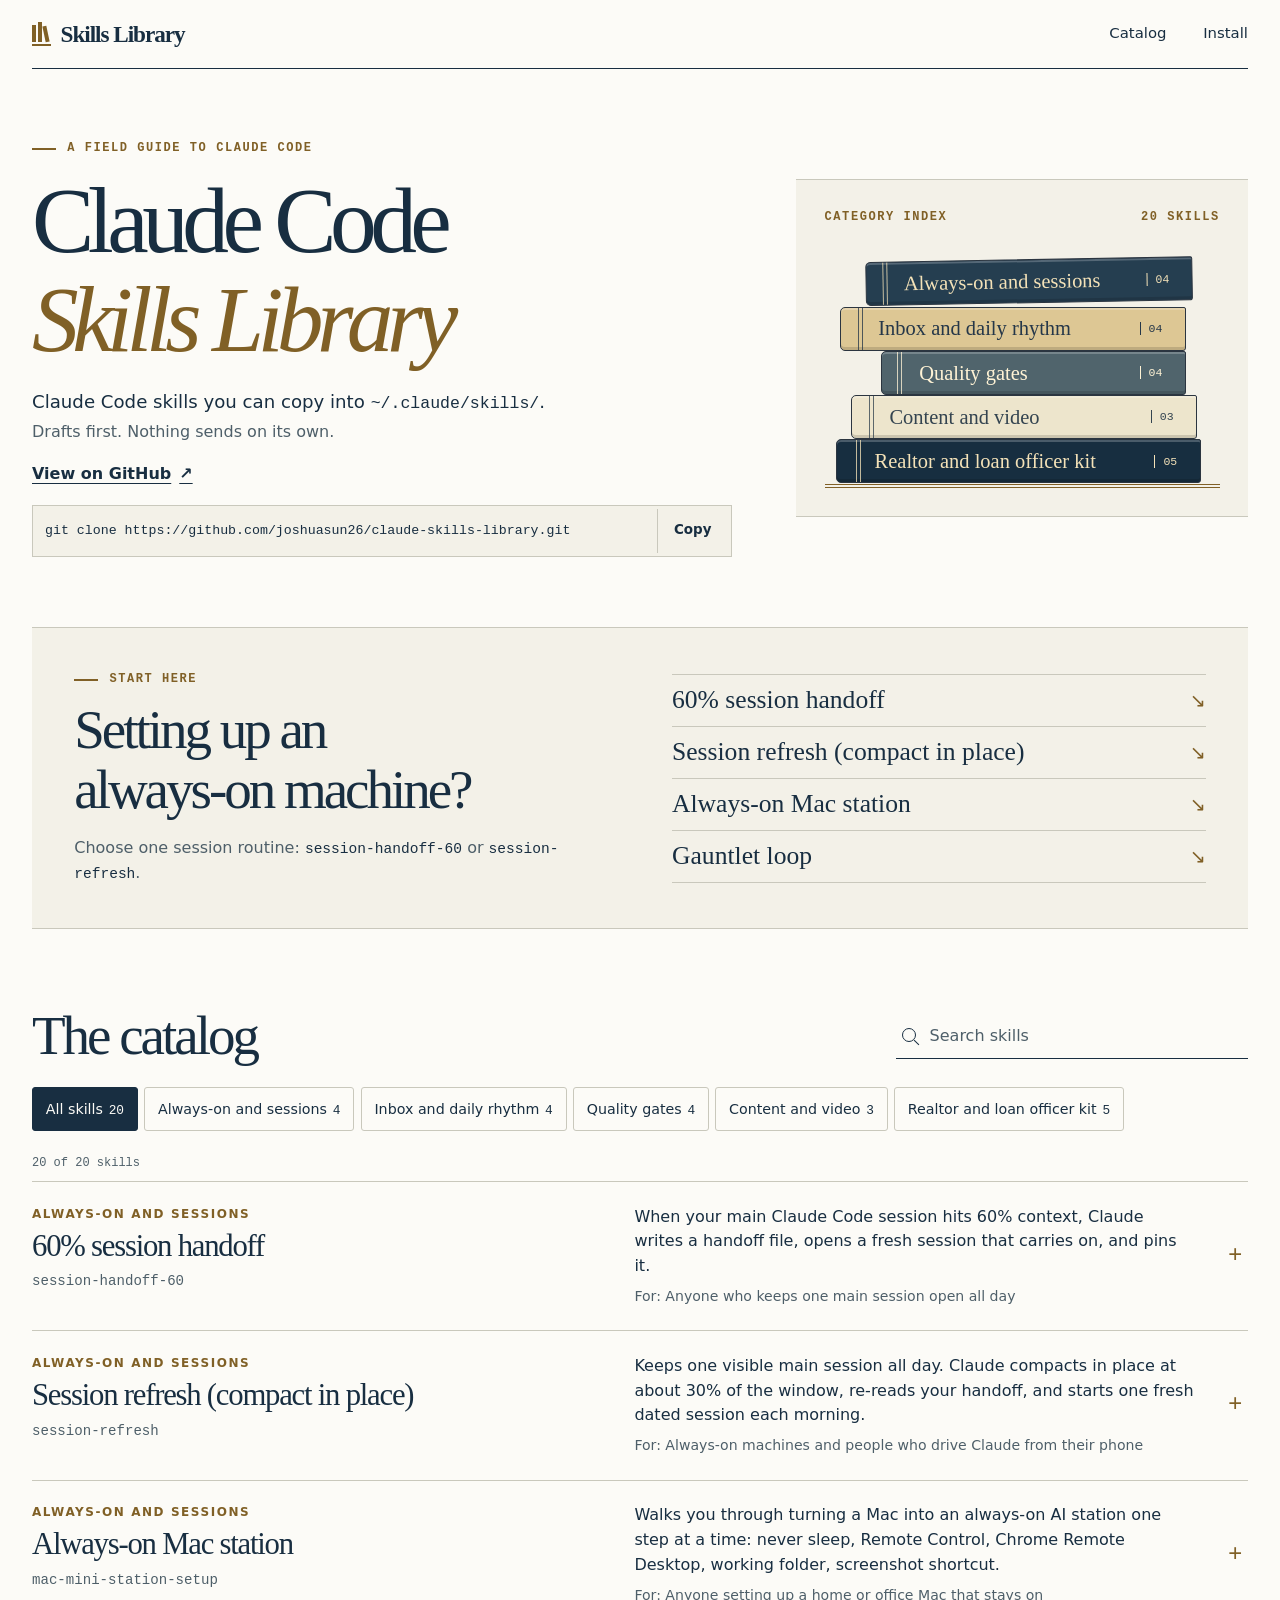
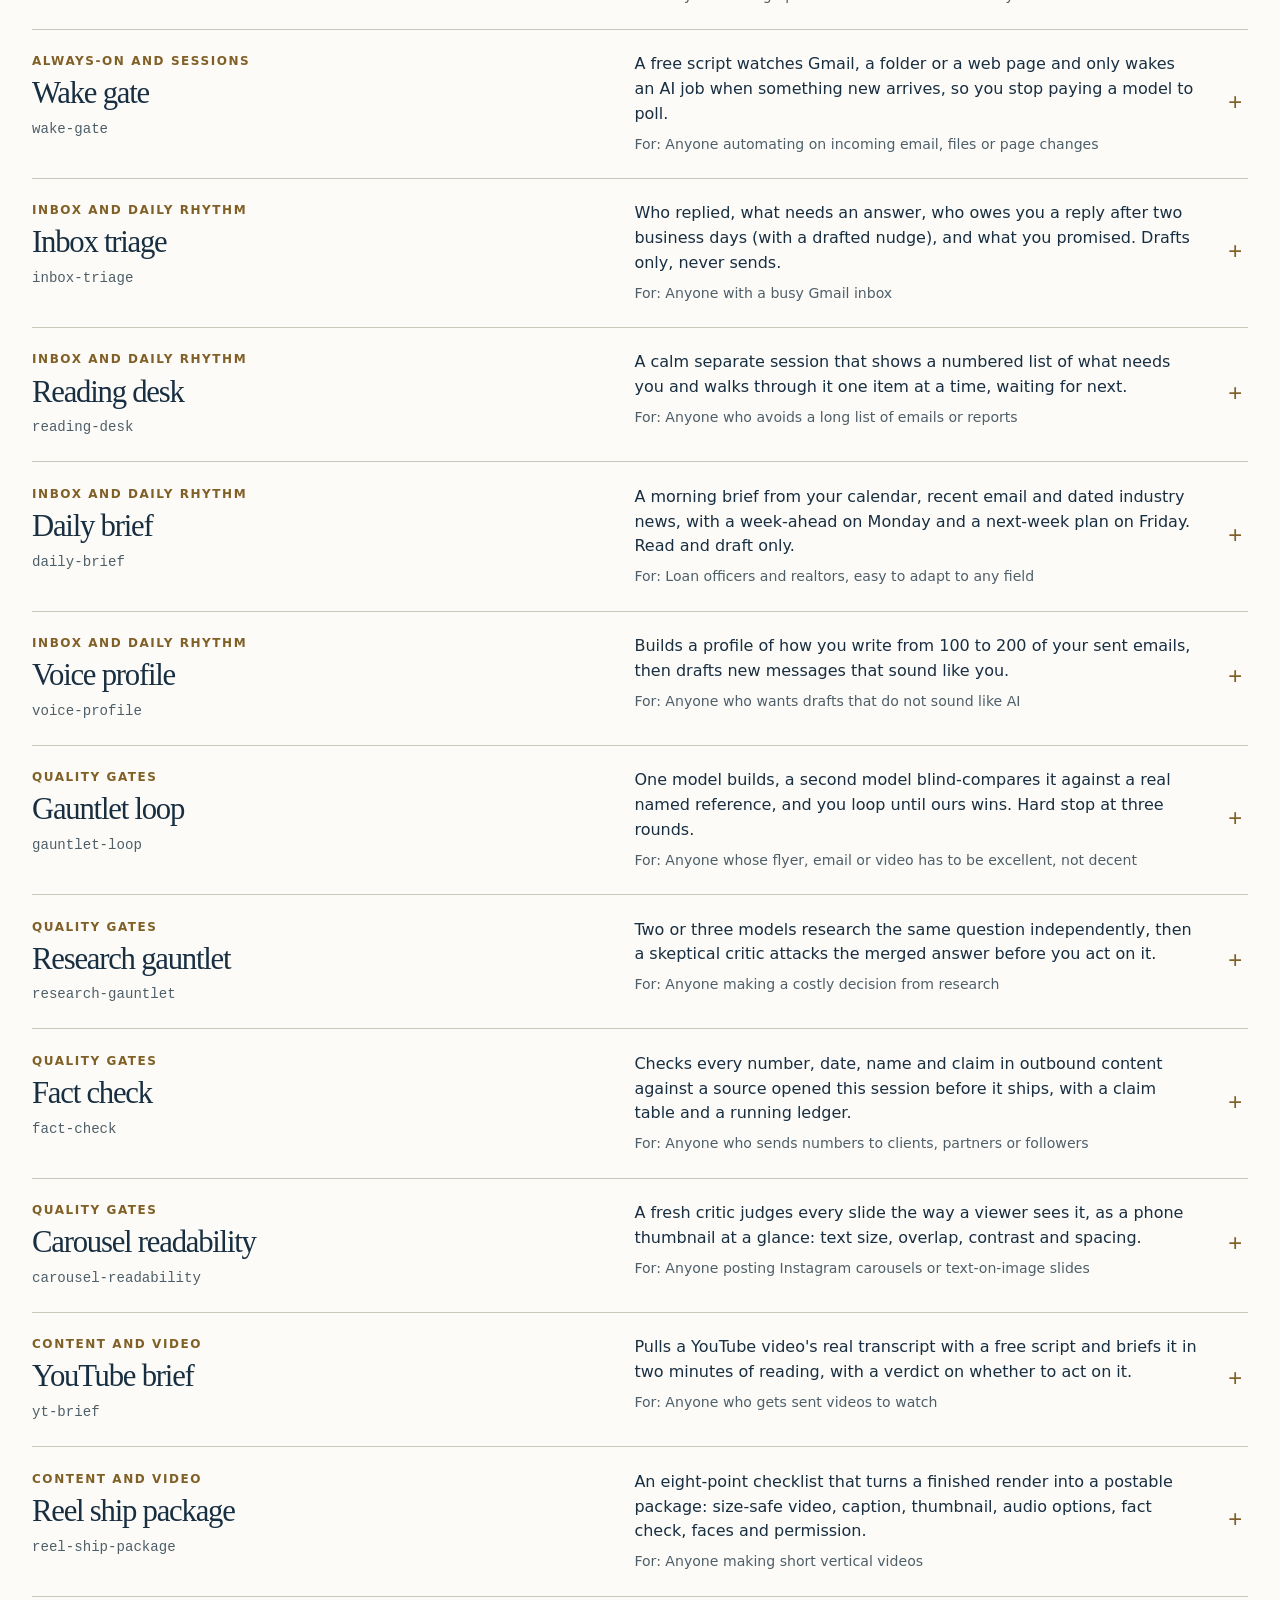
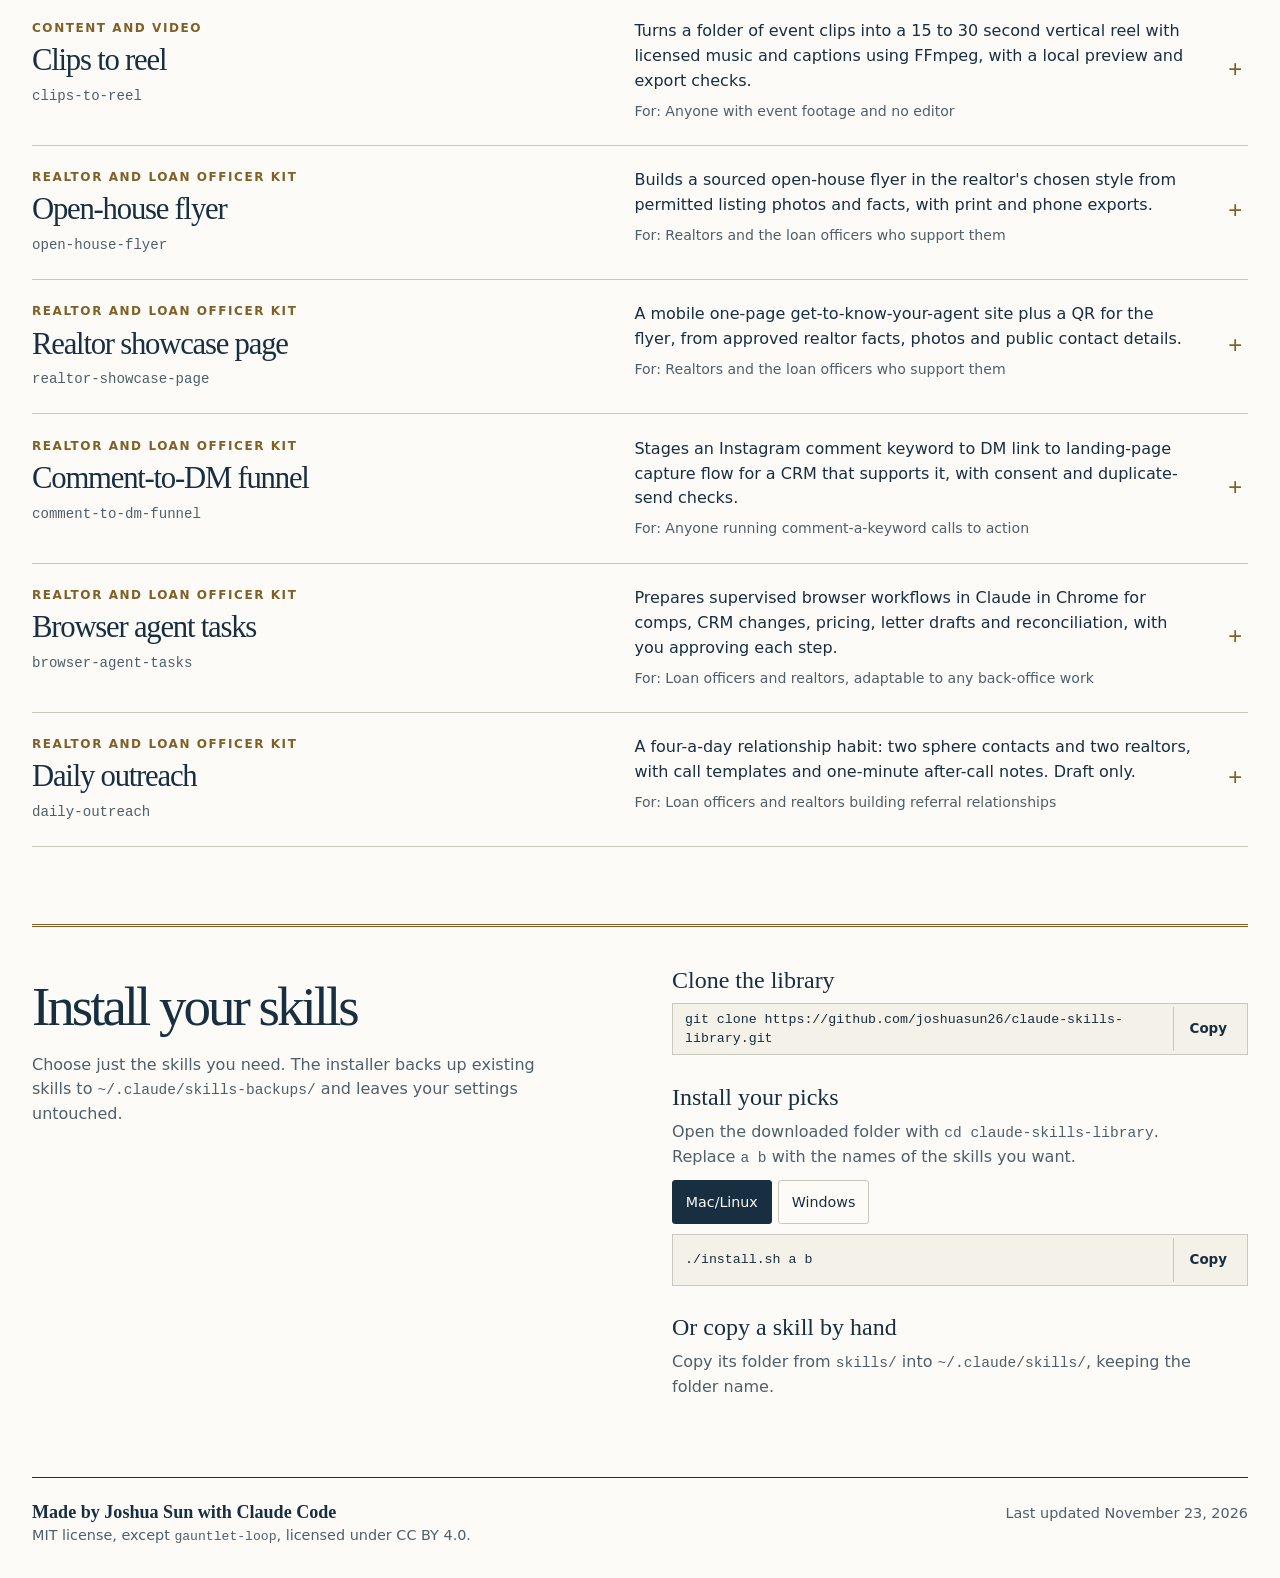
==== docs/index.html @ 0f2920e0 "Claude Skills Library 1.0.0: 20 skills, installers, catalog site Co-Authored-By: Claude Opus 5.5 <no" ====
<!doctype html>
<html lang="en">
<head>
  <meta charset="utf-8">
  <meta name="viewport" content="width=device-width, initial-scale=1">
  <meta name="color-scheme" content="light dark">
  <meta name="description" content="Browse Claude Code skills, choose an always-on setup, and copy the install commands for your machine.">
  <title>Claude Code Skills Library</title>
  <link rel="icon" href="data:,">
  <link rel="stylesheet" href="./styles.css">
  <script defer src="./catalog.js"></script>
  <script defer src="./app.js"></script>
</head>
<body>
  <a class="skip" href="#catalog">Skip to catalog</a>
  <header class="mast wrap">
    <a class="brand" href="#top"><span class="mark" aria-hidden="true"><i></i><i></i><i></i></span>Skills Library</a>
    <nav aria-label="Page"><a href="#catalog">Catalog</a><a href="#install">Install</a></nav>
  </header>
  <main id="top" class="wrap">
    <section class="hero" aria-labelledby="title">
      <div class="intro">
        <p class="kicker">A field guide to Claude Code</p>
        <h1 id="title">Claude Code<br><em>Skills Library</em></h1>
        <p class="lead">Claude Code skills you can copy into <code>~/.claude/skills/</code>.</p>
        <p class="trust">Drafts first. Nothing sends on its own.</p>
        <a class="text-link" id="repo" href="https://github.com/joshuasun26/claude-skills-library">View on GitHub <span aria-hidden="true">↗</span></a>
        <div class="command" id="hero-clone"></div>
      </div>
      <nav class="shelf" aria-label="Browse by category">
        <div class="shelf-label"><span>Category index</span><span id="shelf-count"></span></div>
        <div id="books" class="books"></div>
      </nav>
    </section>
    <section class="starter split" aria-labelledby="start-title">
      <div><p class="kicker">Start here</p><h2 id="start-title">Setting up an<br>always-on machine?</h2>
        <div id="choice" class="choice"></div>
      </div>
      <div class="starter-list" id="starter-list"></div>
    </section>
    <section id="catalog" aria-labelledby="catalog-title">
      <div class="catalog-head"><h2 id="catalog-title">The catalog</h2>
        <label class="search"><span class="lens" aria-hidden="true"></span><span class="sr">Search skills</span><input type="search" id="query" placeholder="Search skills"></label>
      </div>
      <div class="chips" id="filters" role="group" aria-label="Filter by category"></div>
      <p class="count" id="count" role="status"></p>
      <div id="cards"></div>
      <div id="empty" hidden><h3>No matching skills</h3><p>Try another word or browse the full catalog.</p><button type="button" id="reset">Show all skills</button></div>
      <noscript>Enable JavaScript to browse the catalog or use the GitHub link above.</noscript>
    </section>
    <section class="install split" id="install" aria-labelledby="install-title">
      <div><h2 id="install-title">Install your skills</h2>
        <p>Choose just the skills you need. The installer backs up existing skills to <code>~/.claude/skills-backups/</code> and leaves your settings untouched.</p>
      </div>
      <div class="steps">
        <h3>Clone the library</h3><div class="command" id="install-clone"></div>
        <h3>Install your picks</h3><p>Open the downloaded folder with <code>cd claude-skills-library</code>. Replace <code>a b</code> with the names of the skills you want.</p>
        <div id="local-install"></div>
        <h3>Or copy a skill by hand</h3><p>Copy its folder from <code>skills/</code> into <code>~/.claude/skills/</code>, keeping the folder name.</p>
      </div>
    </section>
  </main>
  <footer class="wrap"><div><strong>Made by Joshua Sun with Claude Code</strong><p>MIT license, except <code>gauntlet-loop</code>, licensed under CC BY 4.0.</p></div>
    <p>Last updated <time id="updated"></time></p>
  </footer>
  <p class="sr" id="copy-status" role="status"></p>
</body>
</html>
---- docs/styles.css ----
:root {
  color-scheme: light dark;
  --paper: light-dark(#fcfbf7, #121f2a);
  --panel: light-dark(#f3f1e8, #1c2a35);
  --ink: light-dark(#182e41, #f1eee4);
  --muted: light-dark(#4e5f69, #b8c2c4);
  --gold: light-dark(#806026, #ddbe7c);
  --line: light-dark(#c9c8bc, #47545c);
  --serif: "Iowan Old Style", "Palatino Linotype", Palatino, Georgia, serif;
  --sans: "Source Sans 3", "Segoe UI", system-ui, sans-serif;
  --mono: "IBM Plex Mono", Consolas, ui-monospace, monospace;
  font-family: var(--sans);
  background: var(--paper);
  color: var(--ink);
}
* { box-sizing: border-box; }
body { margin: 0; font-size: 1rem; line-height: 1.55; }
.wrap { width: min(calc(100% - 32px), 1216px); margin-inline: auto; }
h1, h2, h3, p, figure { margin: 0; }
h1, h2, h3 { font-family: var(--serif); font-weight: 500; }
h2 { font-size: clamp(2.3rem, 4.3vw, 4rem); line-height: 1.09; letter-spacing: -.055em; }
h3 { font-size: 1.5rem; line-height: 1.25; }
code, .mono, .count, .shelf-label, .kicker { font-family: var(--mono); }
code { font-size: .91em; overflow-wrap: anywhere; }
a { color: inherit; }
button, input { font: inherit; color: inherit; }
button, summary { cursor: pointer; }
button { background: transparent; border: 1px solid var(--line); min-height: 44px; padding: 0 1rem; }
button:hover, .search:focus-within { border-color: var(--gold); }
:focus-visible { outline: 3px solid var(--gold); outline-offset: 3px; }
[hidden] { display: none !important; }
.sr, .skip:not(:focus) { position: absolute; width: 1px; height: 1px; padding: 0; margin: -1px; overflow: hidden; clip-path: inset(50%); white-space: nowrap; }
.skip:focus { position: absolute; z-index: 2; padding: 12px; background: var(--paper); }
.mast, .mast nav, .brand, .mark, .text-link, .shelf-label, .chips, footer, .catalog-head { display: flex; align-items: center; }
.mast { justify-content: space-between; padding-block: 12px; border-bottom: 1px solid var(--ink); }
.mast a, .text-link { min-height: 44px; display: inline-flex; align-items: center; }
.mast nav { gap: clamp(0.8rem, 3vw, 2.3rem); }
.mast nav a { font-size: .93rem; min-width: 44px; justify-content: center; }
.mast a { text-decoration: none; }
.mast nav a:hover, .starter-link:hover, .text-link:hover { color: var(--gold); }
.brand { gap: .6rem; font: bold clamp(1.15rem, 2vw, 1.45rem) var(--serif); letter-spacing: -.045em; }
.mark { gap: 2px; height: 23px; border-bottom: 2px solid var(--gold); align-items: end; padding: 0 3px 2px 0; }
.mark i { display: block; width: 4px; height: 17px; background: var(--gold); }
.mark i:nth-child(2) { height: 20px; }
.mark i:last-child { height: 16px; transform: rotate(-12deg); }
.hero { display: flex; flex-wrap: wrap; align-items: center; column-gap: clamp(2rem, 5vw, 6rem); row-gap: 2.2rem; padding: clamp(2.4rem, 5.5vw, 5.5rem) 0; }
.intro { flex: 1.25 1 31rem; min-width: 0; }
.kicker, .shelf-label, .count, .category, .detail-label { font-size: .75rem; }
.kicker, .shelf-label, .category, .detail-label { text-transform: uppercase; font-weight: 650; letter-spacing: .13em; color: var(--gold); }
.kicker { display: flex; align-items: center; gap: .7rem; }
.kicker::before { content: ""; width: 24px; height: 2px; background: currentColor; }
h1 { font-size: clamp(3.6rem, 7.3vw, 7rem); letter-spacing: -.07em; line-height: 1.01; margin: 1rem 0 .95rem; }
h1 em { color: var(--gold); line-height: 1.12; }
.lead { font-size: clamp(1.05rem, 1.42vw, 1.28rem); }
.trust { margin-top: .2rem; color: var(--muted); }
.text-link { font-weight: 600; gap: .5rem; text-underline-offset: 4px; }
.intro .text-link { margin: .5rem 0; }
.command { display: flex; align-items: center; min-width: 0; border: 1px solid var(--line); background: var(--panel); gap: 8px; padding: 3px 4px 3px 12px; }
.command code { flex: 1; min-width: 0; white-space: pre-wrap; font-size: .83rem; line-height: 1.45; }
.command button { flex: none; font-size: .84rem; color: var(--ink); font-weight: 600; border: 0; border-left: 1px solid var(--line); }
.command button:hover { color: var(--gold); }
.shelf { flex: 1 1 18rem; min-width: 0; padding: clamp(.85rem, 2.2vw, 2rem); background: var(--panel); border-block: 1px solid var(--line); }
.shelf-label { justify-content: space-between; gap: 1rem; margin-bottom: clamp(1.25rem, 2.8vw, 2.8rem); }
.books { padding: 0 3% 1px; border-bottom: 4px double var(--gold); }
.book { --cloth: #253e50; --foil: #f4e2b8; position: relative; background: var(--cloth); color: var(--foil); display: flex; align-items: center; justify-content: space-between; gap: .65rem; width: 93%; min-height: 44px; padding: .55rem 6% .55rem 10%; text-decoration: none; font: 500 clamp(.98rem, 1.6vw, 1.45rem)/1.2 var(--serif); border: 1px solid #2b3540; border-radius: 5px 2px 3px 5px; box-shadow: inset 0 2px 0 #ffffff38, inset 0 -3px 0 #00000024; }
.book::before { content: ""; position: absolute; top: 0; bottom: 0; left: 5%; width: 3px; border-inline: 1px solid currentColor; opacity: .78; }
.book small { font: .72rem var(--mono); border-left: 1px solid currentColor; padding-left: .5rem; }
.book:nth-child(5n + 1) { width: 88%; margin-left: 8%; transform: rotate(-1deg); transform-origin: left bottom; }
.book:nth-child(5n + 2) { --cloth: #ddc794; --foil: #253749; margin-left: 1%; }
.book:nth-child(5n + 3) { --cloth: #50646c; --foil: #fff3d5; width: 82%; margin-left: 12%; }
.book:nth-child(5n + 4) { --cloth: #ede5cc; --foil: #344450; margin-left: 4%; }
.book:nth-child(5n) { width: 98%; --cloth: #172e40; }
.book:hover, .book:focus-visible { text-decoration: underline; text-underline-offset: 4px; }
.split { display: grid; grid-template-columns: repeat(auto-fit, minmax(min(100%, 24rem), 1fr)); gap: clamp(1.7rem, 5vw, 5rem); }
.starter { border-block: 1px solid var(--line); background: var(--panel); padding: clamp(1.15rem, 3.3vw, 3.25rem); }
.split h2 { margin: .7rem 0 1rem; }
.choice, .install p:not(.kicker) { color: var(--muted); max-width: 52ch; }
.choice code { color: var(--ink); }
.starter-list { align-self: center; border-top: 1px solid var(--line); }
.starter-link { display: flex; align-items: center; justify-content: space-between; gap: 1rem; min-height: 52px; padding: .6rem 0; font: 500 clamp(1.15rem, 2vw, 1.6rem) var(--serif); text-decoration: none; border-bottom: 1px solid var(--line); }
.arrow { color: var(--gold); font: 1.2rem var(--sans); }
#catalog, .install { margin-block: clamp(3rem, 6vw, 5.6rem); scroll-margin-top: 1rem; }
.catalog-head { flex-wrap: wrap; justify-content: space-between; gap: 1rem; margin-bottom: 1.35rem; }
.search { flex: 0 1 22rem; display: flex; align-items: center; gap: .7rem; border-bottom: 1px solid var(--ink); min-height: 46px; }
.search input { min-width: 0; width: 100%; height: 44px; background: transparent; border: 0; }
.search input::placeholder { color: var(--muted); }
.lens { margin-left: .4rem; border: 1.6px solid currentColor; width: 14px; height: 14px; border-radius: 50%; position: relative; flex: none; }
.lens::after { content: ""; width: 7px; border-top: 1.6px solid currentColor; position: absolute; right: -5px; bottom: -2px; transform: rotate(45deg); }
.chips, .platforms { flex-wrap: wrap; gap: .4rem; }
.chips button, .platforms button { padding: .45rem .8rem; border-radius: 3px; font-size: .89rem; }
button[aria-pressed="true"] { background: var(--ink); border-color: var(--ink); color: var(--paper); }
.chips small { margin-left: .45em; font: .8rem var(--mono); }
.count { margin: 1.4rem 0 .55rem; color: var(--muted); }
.card { border-top: 1px solid var(--line); scroll-margin-top: 16px; }
.card:last-child { border-bottom: 1px solid var(--line); }
summary { display: flex; align-items: start; padding-block: 1.4rem; gap: clamp(.75rem, 2vw, 1.75rem); list-style: none; }
summary::-webkit-details-marker { display: none; }
.card-body { flex: 1; display: grid; grid-template-columns: repeat(auto-fit, minmax(min(100%, 20rem), 1fr)); gap: .65rem 2.5rem; }
.card-body span { display: block; }
.card-title { font: 500 clamp(1.45rem, 2.4vw, 2.15rem)/1.18 var(--serif); letter-spacing: -.04em; margin: .28rem 0; }
.identifier, .audience { color: var(--muted); font-size: .88rem; }
.audience { margin-top: .45rem; }
.expand { color: var(--gold); font: 1.5rem/1 var(--mono); align-self: center; padding: .35rem; }
.expand::before { content: "+"; }
[open] .expand::before { content: "−"; }
summary:hover .card-title { text-decoration: underline; text-decoration-thickness: 1px; text-underline-offset: 4px; }
.detail { padding: clamp(1rem, 2.8vw, 2.3rem); background: var(--panel); margin-bottom: 1.5rem; }
.fields { display: grid; grid-template-columns: repeat(auto-fit, minmax(min(100%, 23rem), 1fr)); gap: 1.2rem 2rem; margin: 0 0 1.5rem; }
.detail-label { font-family: var(--sans); display: block; margin-bottom: .3rem; }
dd, ul { margin: 0; }
ul { padding-left: 1.2rem; }
.platforms { display: flex; margin: .65rem 0; }
.detail .command { background: var(--paper); }
.manual { margin: .75rem 0 .35rem; overflow-wrap: anywhere; }
#empty { padding: 1.5rem 0; border-block: 1px solid var(--line); }
#empty button { margin-top: .6rem; }
.install { border-top: 3px double var(--gold); padding-top: 2.4rem; }
.steps h3:not(:first-child) { margin-top: 1.65rem; }
.steps p, .steps .command { margin-top: .5rem; }
footer { border-top: 1px solid var(--ink); flex-wrap: wrap; align-items: baseline; justify-content: space-between; gap: .6rem 1rem; padding: 1.5rem 0 2rem; color: var(--muted); font-size: .9rem; }
footer strong { color: var(--ink); font: 600 1.13rem var(--serif); }
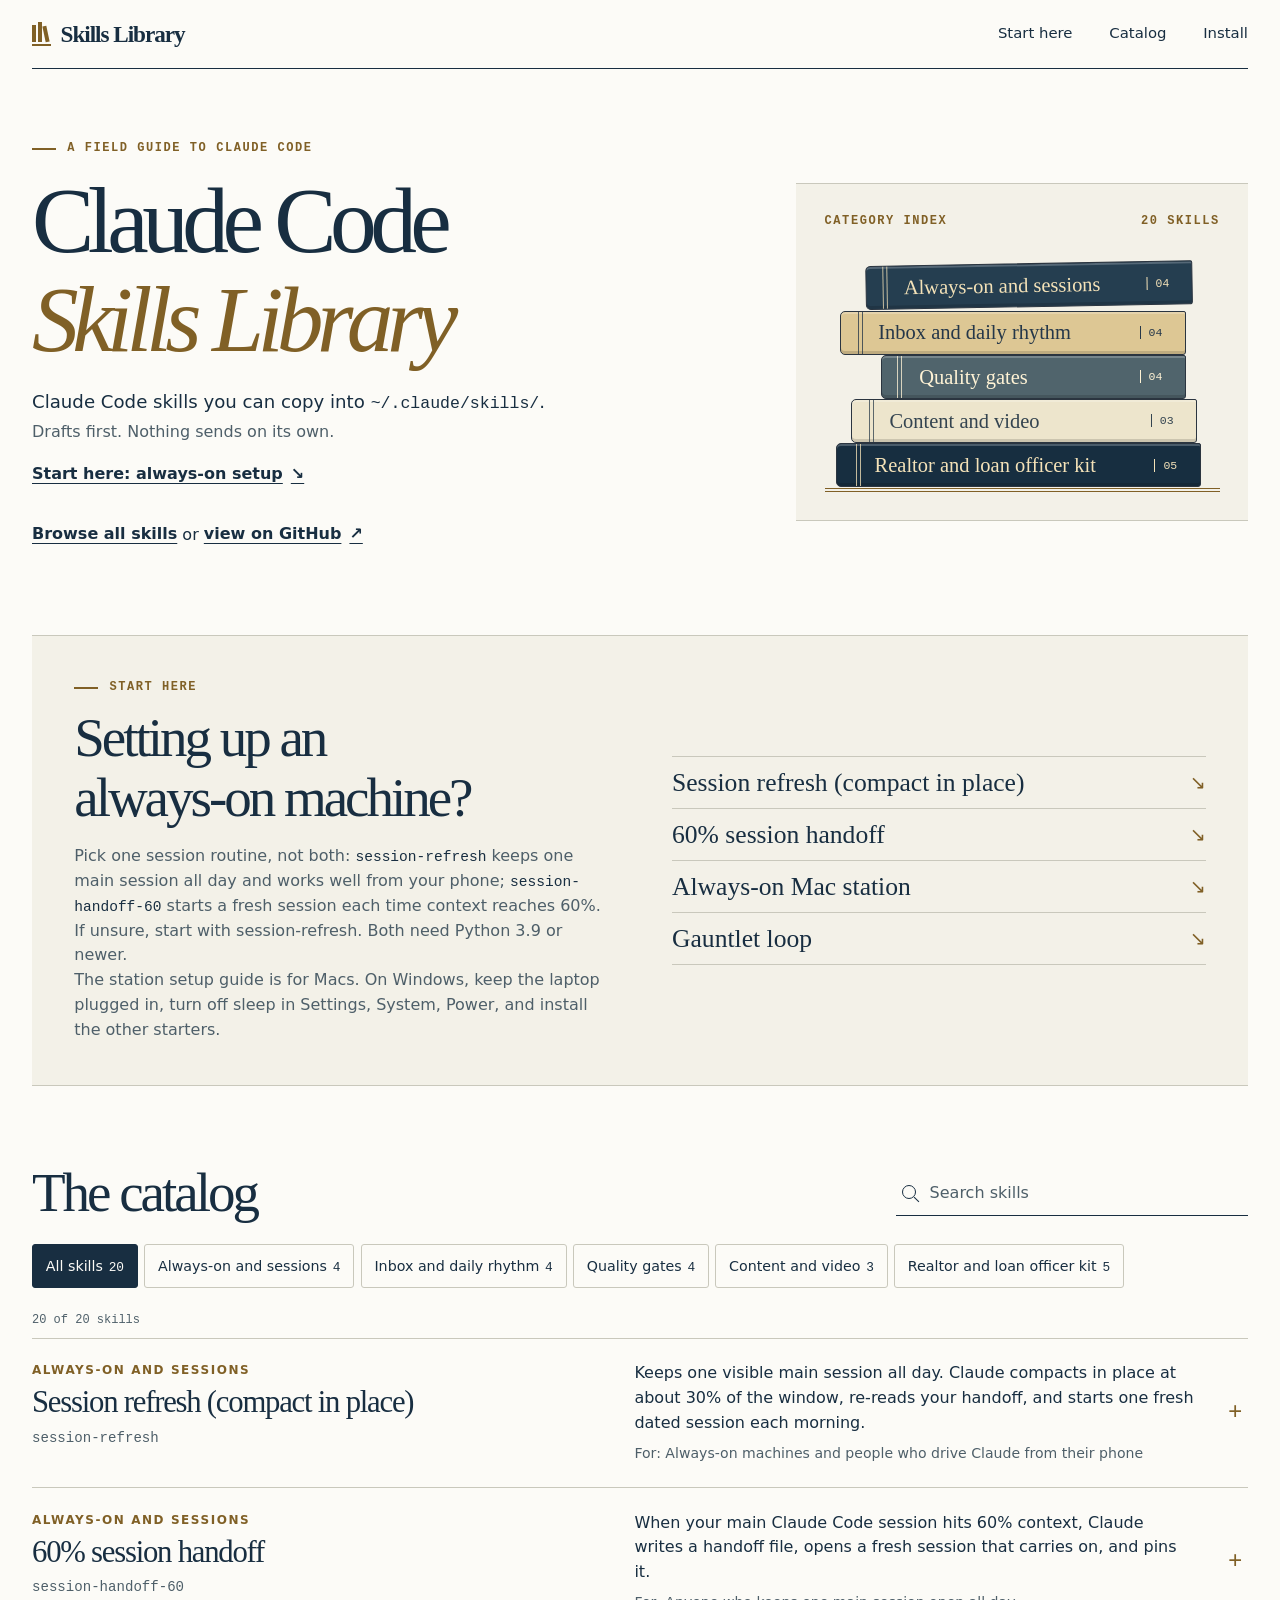
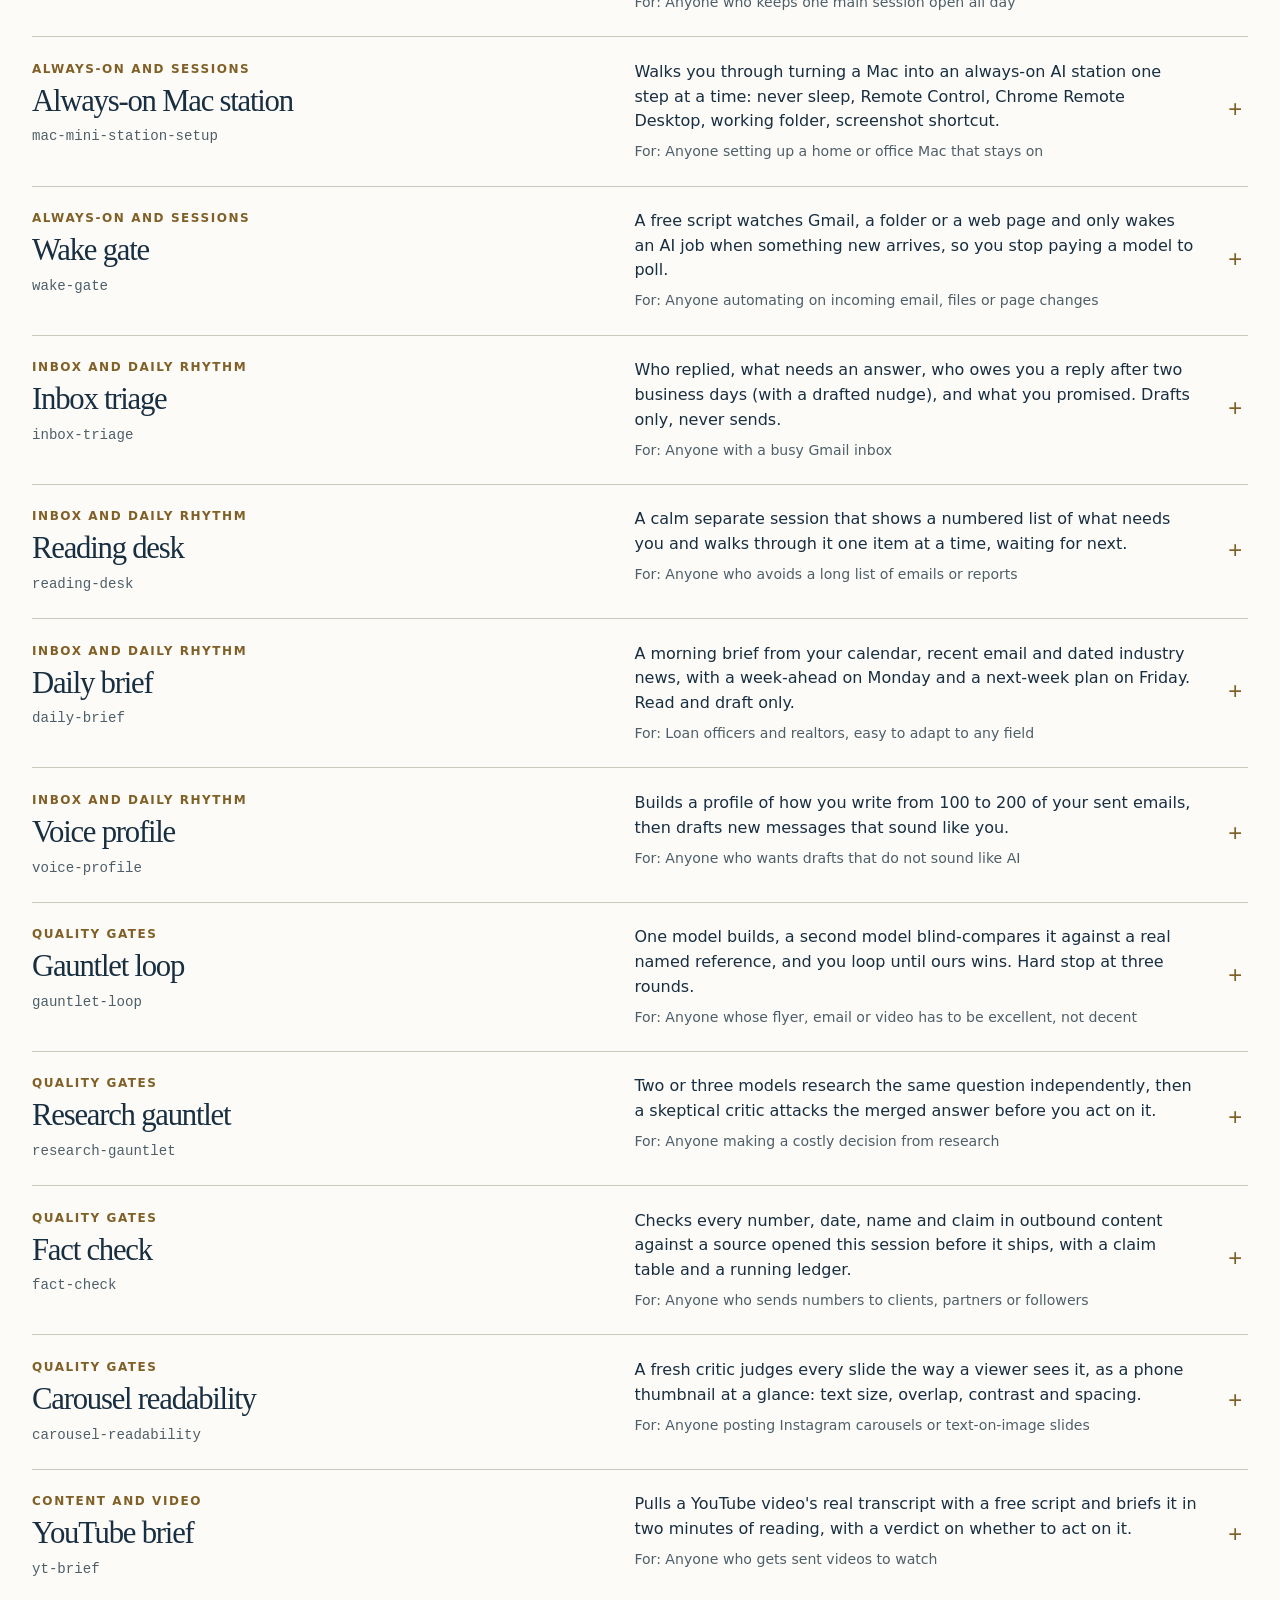
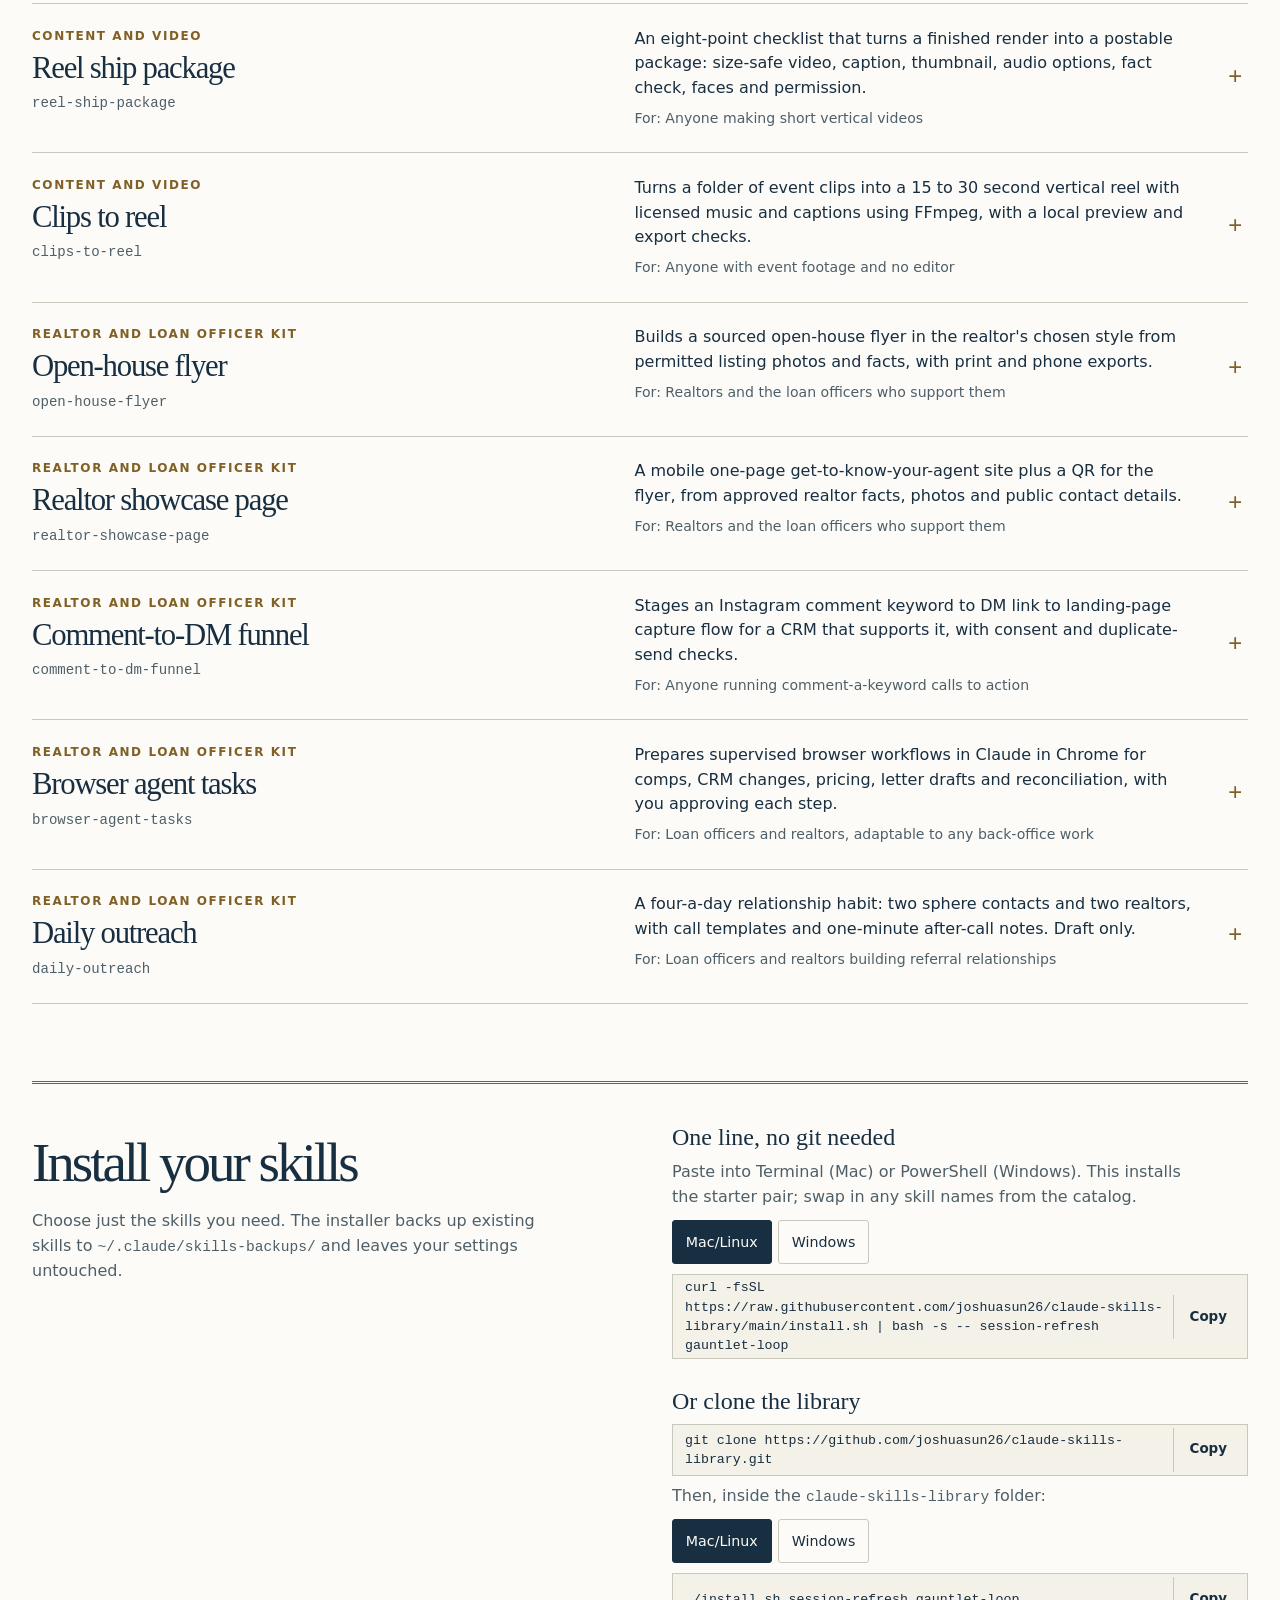
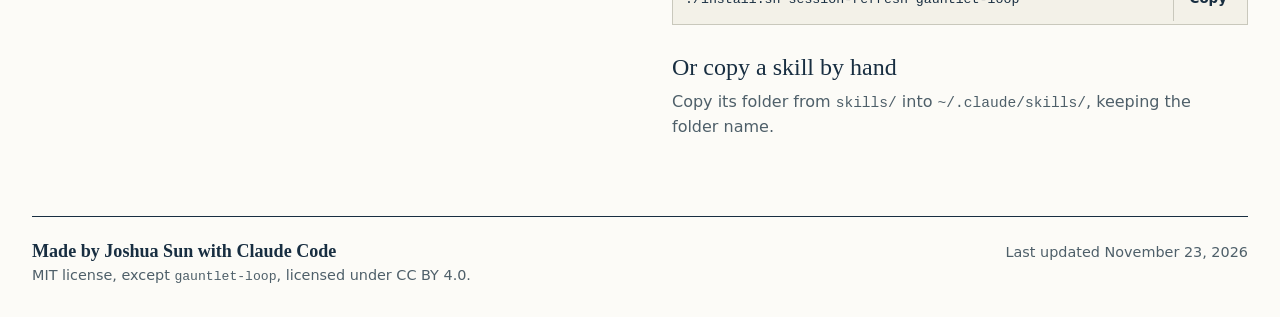
==== commit faf86800: "Review round 3 (Gemini): no-git one-line installs first, safe piped install, ExecutionPolicy-safe Wi" ====
--- a/docs/index.html
+++ b/docs/index.html
@@ -15,7 +15,7 @@
   <a class="skip" href="#catalog">Skip to catalog</a>
   <header class="mast wrap">
     <a class="brand" href="#top"><span class="mark" aria-hidden="true"><i></i><i></i><i></i></span>Skills Library</a>
-    <nav aria-label="Page"><a href="#catalog">Catalog</a><a href="#install">Install</a></nav>
+    <nav aria-label="Page"><a href="#start">Start here</a><a href="#catalog">Catalog</a><a href="#install">Install</a></nav>
   </header>
   <main id="top" class="wrap">
     <section class="hero" aria-labelledby="title">
@@ -24,15 +24,15 @@
         <h1 id="title">Claude Code<br><em>Skills Library</em></h1>
         <p class="lead">Claude Code skills you can copy into <code>~/.claude/skills/</code>.</p>
         <p class="trust">Drafts first. Nothing sends on its own.</p>
-        <a class="text-link" id="repo" href="https://github.com/joshuasun26/claude-skills-library">View on GitHub <span aria-hidden="true">↗</span></a>
-        <div class="command" id="hero-clone"></div>
+        <p><a class="text-link" href="#start">Start here: always-on setup <span aria-hidden="true">↘</span></a></p>
+        <p><a class="text-link" href="#catalog">Browse all skills</a> or <a class="text-link" id="repo" href="https://github.com/joshuasun26/claude-skills-library">view on GitHub <span aria-hidden="true">↗</span></a></p>
       </div>
       <nav class="shelf" aria-label="Browse by category">
         <div class="shelf-label"><span>Category index</span><span id="shelf-count"></span></div>
         <div id="books" class="books"></div>
       </nav>
     </section>
-    <section class="starter split" aria-labelledby="start-title">
+    <section class="starter split" id="start" aria-labelledby="start-title">
       <div><p class="kicker">Start here</p><h2 id="start-title">Setting up an<br>always-on machine?</h2>
         <div id="choice" class="choice"></div>
       </div>
@@ -53,8 +53,10 @@
         <p>Choose just the skills you need. The installer backs up existing skills to <code>~/.claude/skills-backups/</code> and leaves your settings untouched.</p>
       </div>
       <div class="steps">
-        <h3>Clone the library</h3><div class="command" id="install-clone"></div>
-        <h3>Install your picks</h3><p>Open the downloaded folder with <code>cd claude-skills-library</code>. Replace <code>a b</code> with the names of the skills you want.</p>
+        <h3>One line, no git needed</h3><p>Paste into Terminal (Mac) or PowerShell (Windows). This installs the starter pair; swap in any skill names from the catalog.</p>
+        <div id="remote-install"></div>
+        <h3>Or clone the library</h3><div class="command" id="install-clone"></div>
+        <p>Then, inside the <code>claude-skills-library</code> folder:</p>
         <div id="local-install"></div>
         <h3>Or copy a skill by hand</h3><p>Copy its folder from <code>skills/</code> into <code>~/.claude/skills/</code>, keeping the folder name.</p>
       </div>
